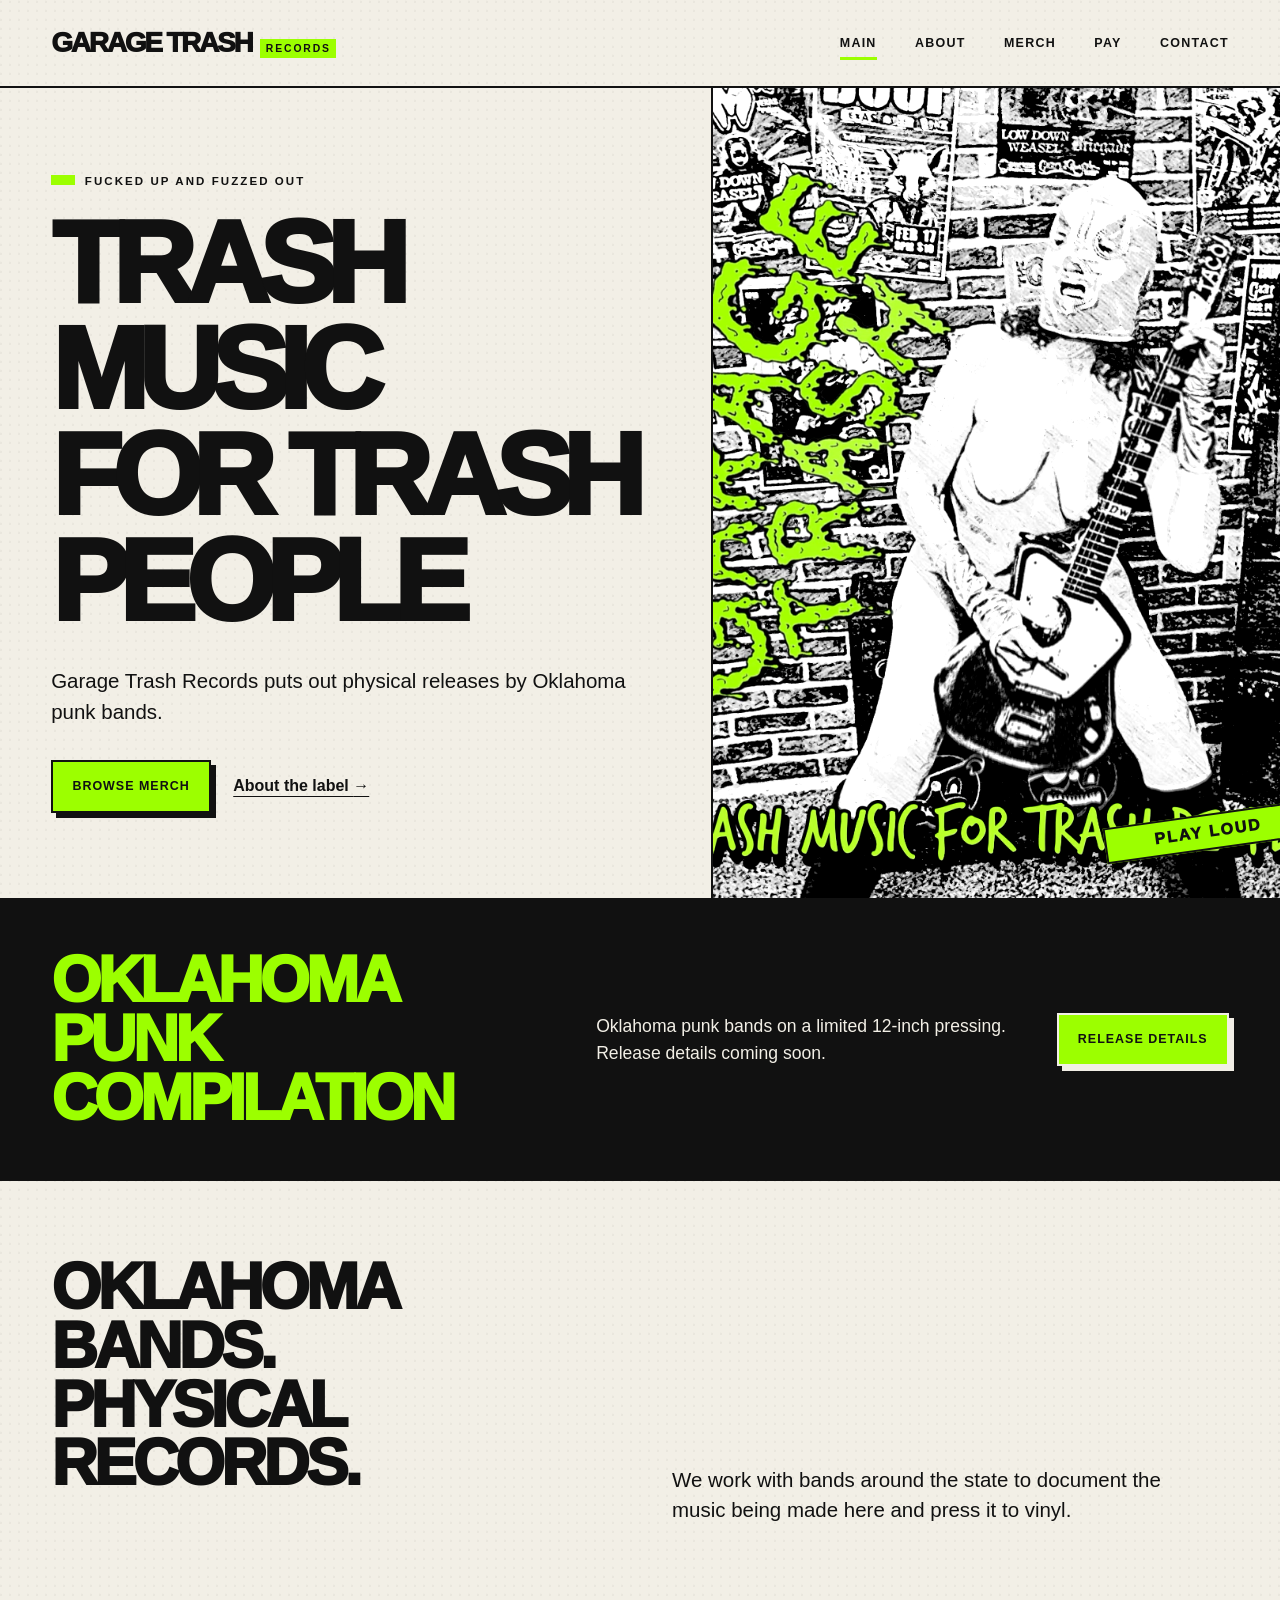
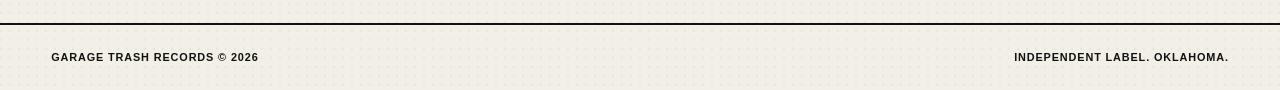
==== index.html @ 6c33b47a "edits, plus venmo" ====
<!doctype html>
<html lang="en">
<head>
  <meta charset="utf-8">
  <meta name="viewport" content="width=device-width, initial-scale=1">
  <meta name="description" content="Garage Trash Records is an independent Oklahoma punk label.">
  <title>Garage Trash Records | Oklahoma Punk</title>
  <link rel="stylesheet" href="styles.css">
</head>
<body>
  <a class="skip-link" href="#main-content">Skip to content</a>

  <header class="site-header">
    <a class="wordmark" href="index.html" aria-label="Garage Trash Records home">
      <span>Garage Trash</span>
      <small>Records</small>
    </a>
    <nav class="site-nav" aria-label="Main navigation">
      <a href="index.html" aria-current="page">Main</a>
      <a href="about.html">About</a>
      <a href="merch.html">Merch</a>
      <a href="pay.html">Pay</a>
      <a href="contact.html">Contact</a>
    </nav>
  </header>

  <main id="main-content">
    <section class="hero">
      <div class="hero-copy">
        <p class="eyebrow">Fucked up and fuzzed out</p>
        <h1>Trash Music<br>for Trash People</h1>
        <p class="intro">Garage Trash Records puts out physical releases by Oklahoma punk bands.</p>
        <div class="button-row">
          <a class="button" href="merch.html">Browse merch</a>
          <a class="text-link" href="about.html">About the label <span aria-hidden="true">→</span></a>
        </div>
      </div>
      <figure class="hero-art">
        <img src="c54e57a6-d52e-4021-8d74-5b5003b29174.jpg" alt="Masked punk guitarist in front of a flyer-covered brick wall">
      </figure>
    </section>

    <section class="announcement" aria-labelledby="coming-soon">
      <div>
        <h2 id="coming-soon">Oklahoma punk compilation</h2>
      </div>
      <p>Oklahoma punk bands on a limited 12-inch pressing. Release details coming soon.</p>
      <a class="button button-dark" href="merch.html">Release details</a>
    </section>

    <section class="manifesto">
      <div>
        <h2>Oklahoma bands.<br>Physical records.</h2>
      </div>
      <p>We work with bands around the state to document the music being made here and press it to vinyl.</p>
    </section>
  </main>

  <footer class="site-footer">
    <p>Garage Trash Records <span aria-hidden="true">©</span> 2026</p>
    <p>Independent label. Oklahoma.</p>
  </footer>
</body>
</html>
---- styles.css ----
:root {
  --ink: #111111;
  --paper: #f2efe6;
  --green: #9cff00;
  --white: #ffffff;
  --line: 2px solid var(--ink);
  --gutter: clamp(1rem, 4vw, 4rem);
}

* {
  box-sizing: border-box;
}

html {
  scroll-behavior: smooth;
}

body {
  margin: 0;
  color: var(--ink);
  background:
    radial-gradient(circle at 10% 20%, rgb(17 17 17 / 4%) 0 1px, transparent 1.5px) 0 0 / 9px 9px,
    var(--paper);
  font-family: Arial, Helvetica, sans-serif;
  font-size: 1rem;
  line-height: 1.5;
}

img {
  display: block;
  max-width: 100%;
}

a {
  color: inherit;
}

.skip-link {
  position: fixed;
  z-index: 100;
  top: 0.5rem;
  left: 0.5rem;
  padding: 0.7rem 1rem;
  background: var(--green);
  font-weight: 900;
  transform: translateY(-150%);
}

.skip-link:focus {
  transform: translateY(0);
}

.site-header {
  display: flex;
  align-items: center;
  justify-content: space-between;
  min-height: 5.5rem;
  padding: 0.85rem var(--gutter);
  border-bottom: var(--line);
}

.wordmark {
  display: inline-flex;
  align-items: baseline;
  gap: 0.55rem;
  text-decoration: none;
  text-transform: uppercase;
}

.wordmark span {
  font-size: clamp(1.15rem, 2.4vw, 1.75rem);
  font-weight: 1000;
  letter-spacing: -0.08em;
}

.wordmark small {
  padding: 0.1rem 0.35rem;
  background: var(--green);
  font-size: 0.65rem;
  font-weight: 900;
  letter-spacing: 0.18em;
}

.site-nav {
  display: flex;
  gap: clamp(1rem, 3vw, 2.5rem);
}

.site-nav a {
  position: relative;
  font-size: 0.78rem;
  font-weight: 900;
  letter-spacing: 0.1em;
  text-decoration: none;
  text-transform: uppercase;
}

.site-nav a::after {
  position: absolute;
  right: 0;
  bottom: -0.45rem;
  left: 0;
  height: 3px;
  background: var(--green);
  content: "";
  transform: scaleX(0);
  transition: transform 160ms ease;
}

.site-nav a:hover::after,
.site-nav a:focus-visible::after,
.site-nav a[aria-current="page"]::after {
  transform: scaleX(1);
}

.hero {
  display: grid;
  grid-template-columns: minmax(0, 1fr) minmax(20rem, 0.8fr);
  min-height: clamp(38rem, calc(100vh - 5.5rem), 52rem);
  border-bottom: var(--line);
}

.hero-copy {
  display: flex;
  flex-direction: column;
  justify-content: center;
  padding: clamp(3rem, 6vw, 6rem) var(--gutter);
}

.eyebrow {
  margin: 0 0 1.25rem;
  font-size: 0.72rem;
  font-weight: 900;
  letter-spacing: 0.18em;
  text-transform: uppercase;
}

.eyebrow::before {
  display: inline-block;
  width: 1.5rem;
  height: 0.65rem;
  margin-right: 0.6rem;
  background: var(--green);
  content: "";
}

h1,
h2,
p {
  margin-top: 0;
}

h1,
h2 {
  line-height: 0.92;
  text-transform: uppercase;
}

h1 {
  max-width: 10ch;
  margin-bottom: 2rem;
  font-size: clamp(3.8rem, 9vw, 9rem);
  font-weight: 1000;
  letter-spacing: -0.085em;
}

h2 {
  font-size: clamp(2rem, 5vw, 4.75rem);
  font-weight: 1000;
  letter-spacing: -0.06em;
}

.intro {
  max-width: 38rem;
  margin-bottom: 2rem;
  font-size: clamp(1.05rem, 1.6vw, 1.35rem);
}

.button-row {
  display: flex;
  align-items: center;
  flex-wrap: wrap;
  gap: 1.4rem;
}

.button {
  display: inline-block;
  width: fit-content;
  padding: 0.95rem 1.2rem;
  border: var(--line);
  background: var(--green);
  box-shadow: 5px 5px 0 var(--ink);
  font-size: 0.78rem;
  font-weight: 900;
  letter-spacing: 0.08em;
  text-decoration: none;
  text-transform: uppercase;
  transition: box-shadow 120ms ease, transform 120ms ease;
}

.button:hover,
.button:focus-visible {
  box-shadow: 2px 2px 0 var(--ink);
  transform: translate(3px, 3px);
}

.button-dark {
  border-color: var(--paper);
  color: var(--ink);
  box-shadow: 5px 5px 0 var(--paper);
}

.text-link {
  font-weight: 900;
  text-underline-offset: 0.3rem;
}

.hero-art {
  position: relative;
  min-height: 35rem;
  margin: 0;
  overflow: hidden;
  border-left: var(--line);
  background: var(--ink);
}

.hero-art::after {
  position: absolute;
  right: -2rem;
  bottom: 3rem;
  padding: 0.25rem 3rem;
  border: 2px solid var(--ink);
  background: var(--green);
  content: "PLAY LOUD";
  font-weight: 1000;
  letter-spacing: 0.12em;
  transform: rotate(-8deg);
}

.hero-art img {
  width: 100%;
  height: 100%;
  object-fit: cover;
  filter: contrast(1.08);
}

.announcement {
  display: grid;
  grid-template-columns: 1.2fr 1fr auto;
  align-items: center;
  gap: clamp(1.5rem, 3vw, 3rem);
  padding: clamp(2.5rem, 4vw, 4rem) var(--gutter);
  color: var(--paper);
  background: var(--ink);
  border-bottom: var(--line);
}

.announcement h2 {
  margin-bottom: 0;
  color: var(--green);
}

.announcement p {
  max-width: 32rem;
  margin-bottom: 0;
  font-size: 1.1rem;
}

.manifesto,
.story-grid {
  display: grid;
  grid-template-columns: 1fr 1fr;
  gap: clamp(2rem, 5vw, 5rem);
  padding: clamp(3rem, 6vw, 6rem) var(--gutter);
}

.manifesto > p:last-child,
.story-grid .prose {
  max-width: 31rem;
  align-self: end;
  font-size: clamp(1.1rem, 1.6vw, 1.35rem);
}

.page-hero {
  padding: clamp(3.5rem, 7vw, 7rem) var(--gutter) clamp(3rem, 5vw, 5rem);
  border-bottom: var(--line);
}

.page-hero h1 {
  max-width: 12ch;
  margin-bottom: 0;
  font-size: clamp(3.8rem, 8vw, 7rem);
}

.page-hero.compact {
  padding-block: clamp(3rem, 5vw, 5rem);
}

.story-grid {
  border-bottom: var(--line);
}

.story-grid h2 {
  font-size: clamp(2rem, 4vw, 4rem);
}

.product-feature {
  display: grid;
  grid-template-columns: minmax(20rem, 0.9fr) 1.1fr;
  gap: clamp(3rem, 6vw, 6rem);
  align-items: center;
  padding: clamp(3rem, 6vw, 6rem) var(--gutter);
  border-bottom: var(--line);
}

.record-art {
  position: relative;
  isolation: isolate;
}

.record-art img {
  position: relative;
  z-index: 2;
  width: min(100%, 36rem);
  aspect-ratio: 1;
  border: var(--line);
  object-fit: cover;
  box-shadow: 12px 12px 0 var(--green);
}

.record-disc {
  position: absolute;
  z-index: 1;
  top: 5%;
  right: -12%;
  width: 90%;
  aspect-ratio: 1;
  border-radius: 50%;
  background: repeating-radial-gradient(circle, #222 0 4px, #111 5px 8px);
}

.record-disc::after {
  position: absolute;
  top: 39%;
  left: 39%;
  width: 22%;
  aspect-ratio: 1;
  border-radius: 50%;
  background: var(--green);
  content: "";
}

.product-copy {
  position: relative;
  z-index: 3;
}

.product-copy h2 {
  margin-bottom: 1.5rem;
}

.product-copy > p:not(.eyebrow) {
  max-width: 38rem;
  font-size: 1.1rem;
}

.product-price {
  font-weight: 900;
  text-transform: uppercase;
}

.product-actions {
  margin-block: 1rem 2rem;
}

.release-details {
  max-width: 38rem;
  margin: 0;
  border-top: var(--line);
}

.release-details div {
  display: grid;
  grid-template-columns: 8rem 1fr;
  padding: 0.75rem 0;
  border-bottom: 1px solid var(--ink);
}

.release-details dt {
  font-size: 0.7rem;
  font-weight: 900;
  letter-spacing: 0.1em;
  text-transform: uppercase;
}

.release-details dd {
  margin: 0;
}

.empty-shelf {
  padding: clamp(3rem, 5vw, 5rem) var(--gutter);
  background: var(--green);
}

.empty-shelf h2 {
  max-width: 16ch;
  margin-bottom: 0;
}

.contact-grid {
  display: grid;
  grid-template-columns: repeat(2, 1fr);
  border-bottom: var(--line);
}

.contact-grid > div {
  padding: clamp(3rem, 4.5vw, 4.5rem) var(--gutter);
}

.contact-grid > div + div {
  border-left: var(--line);
}

.contact-grid h2 {
  font-size: clamp(1.8rem, 4vw, 4rem);
  text-transform: none;
}

.contact-grid h2 a {
  text-decoration-color: var(--green);
  text-decoration-thickness: 0.4rem;
  text-underline-offset: 0.15rem;
}

.contact-grid p:last-child {
  max-width: 32rem;
  font-size: 1.1rem;
}

.payment-main {
  min-height: calc(100vh - 5.5rem);
}

.payment-hero {
  display: grid;
  grid-template-columns: minmax(0, 1fr) minmax(18rem, 0.55fr);
  align-items: end;
  gap: clamp(2rem, 5vw, 5rem);
  padding: clamp(3rem, 5vw, 5rem) var(--gutter);
  border-bottom: var(--line);
}

.payment-hero h1 {
  margin-bottom: 0;
}

.payment-hero > p:last-child {
  max-width: 34rem;
  margin-bottom: 0.75rem;
  font-size: clamp(1.05rem, 1.8vw, 1.35rem);
}

.payment-options {
  display: grid;
  grid-template-columns: minmax(18rem, 0.8fr) minmax(22rem, 1.2fr);
  gap: clamp(2.5rem, 5vw, 5rem);
  padding: clamp(3rem, 5vw, 5rem) var(--gutter);
  color: var(--paper);
  background: var(--ink);
}

.payment-heading {
  align-self: center;
}

.payment-heading h2 {
  margin-bottom: 0;
  color: var(--green);
}

.payment-list {
  border-top: 2px solid var(--paper);
}

.payment-option {
  display: grid;
  grid-template-columns: 3.25rem 1fr auto;
  align-items: center;
  gap: 1rem;
  min-height: 5.75rem;
  padding: 0.75rem 0.5rem;
  border-bottom: 2px solid var(--paper);
  text-decoration: none;
  transition: color 120ms ease, padding 120ms ease;
}

.payment-option:hover,
.payment-option:focus-visible {
  padding-inline: 1rem;
  color: var(--green);
}

.payment-option:focus-visible {
  outline: 3px solid var(--green);
  outline-offset: 4px;
}

.payment-mark {
  display: grid;
  width: 3.25rem;
  aspect-ratio: 1;
  place-items: center;
  border: 2px solid currentColor;
  font-size: 1.4rem;
  font-weight: 1000;
}

.payment-name {
  font-size: clamp(1.45rem, 3vw, 2.25rem);
  font-weight: 1000;
  letter-spacing: -0.04em;
  line-height: 1;
  text-transform: uppercase;
}

.payment-name small {
  display: block;
  margin-top: 0.55rem;
  font-size: 0.7rem;
  font-weight: 700;
  letter-spacing: 0.06em;
  line-height: 1.2;
  text-transform: none;
}

.payment-arrow {
  font-size: 1.75rem;
  font-weight: 900;
}

.payment-reminder {
  display: flex;
  align-items: center;
  justify-content: center;
  gap: 1.25rem;
  padding: 1.75rem var(--gutter);
  background: var(--green);
}

.payment-reminder span {
  display: grid;
  flex: 0 0 auto;
  width: 2.5rem;
  aspect-ratio: 1;
  place-items: center;
  border: var(--line);
  border-radius: 50%;
  font-weight: 1000;
}

.payment-reminder p {
  max-width: 58rem;
  margin: 0;
}

.site-footer {
  display: flex;
  justify-content: space-between;
  gap: 2rem;
  padding: 1.5rem var(--gutter);
  border-top: var(--line);
  font-size: 0.68rem;
  font-weight: 900;
  letter-spacing: 0.08em;
  text-transform: uppercase;
}

.site-footer p {
  margin: 0;
}

@media (max-width: 800px) {
  .site-header {
    align-items: flex-start;
    flex-direction: column;
    gap: 1rem;
    padding-block: 1rem;
  }

  .site-nav {
    width: 100%;
    justify-content: space-between;
    gap: 0.5rem;
  }

  .hero,
  .product-feature,
  .payment-hero,
  .payment-options {
    grid-template-columns: 1fr;
  }

  .hero {
    min-height: auto;
  }

  .hero-art {
    min-height: 75vw;
    border-top: var(--line);
    border-left: 0;
  }

  .announcement {
    grid-template-columns: 1fr;
    gap: 1.5rem;
  }

  .manifesto,
  .story-grid {
    grid-template-columns: 1fr;
    gap: 1rem;
  }

  .manifesto > p:last-child,
  .story-grid .prose {
    grid-column: auto;
  }

  .record-art {
    max-width: 80vw;
  }

  .contact-grid {
    grid-template-columns: 1fr;
  }

  .contact-grid > div {
    min-height: auto;
  }

  .contact-grid > div + div {
    border-top: var(--line);
    border-left: 0;
  }

}

@media (max-width: 480px) {
  h1 {
    font-size: clamp(3.25rem, 19vw, 5rem);
  }

  .site-nav a {
    font-size: 0.6rem;
  }

  .wordmark small {
    display: none;
  }

  .release-details div {
    grid-template-columns: 6rem 1fr;
  }

  .site-footer {
    flex-direction: column;
    gap: 0.5rem;
  }

  .payment-option {
    grid-template-columns: 2.75rem 1fr auto;
    min-height: 5.5rem;
  }

  .payment-mark {
    width: 2.75rem;
  }

  .payment-reminder {
    align-items: flex-start;
  }
}

@media (prefers-reduced-motion: reduce) {
  html {
    scroll-behavior: auto;
  }

  *,
  *::before,
  *::after {
    transition-duration: 0.01ms !important;
  }
}
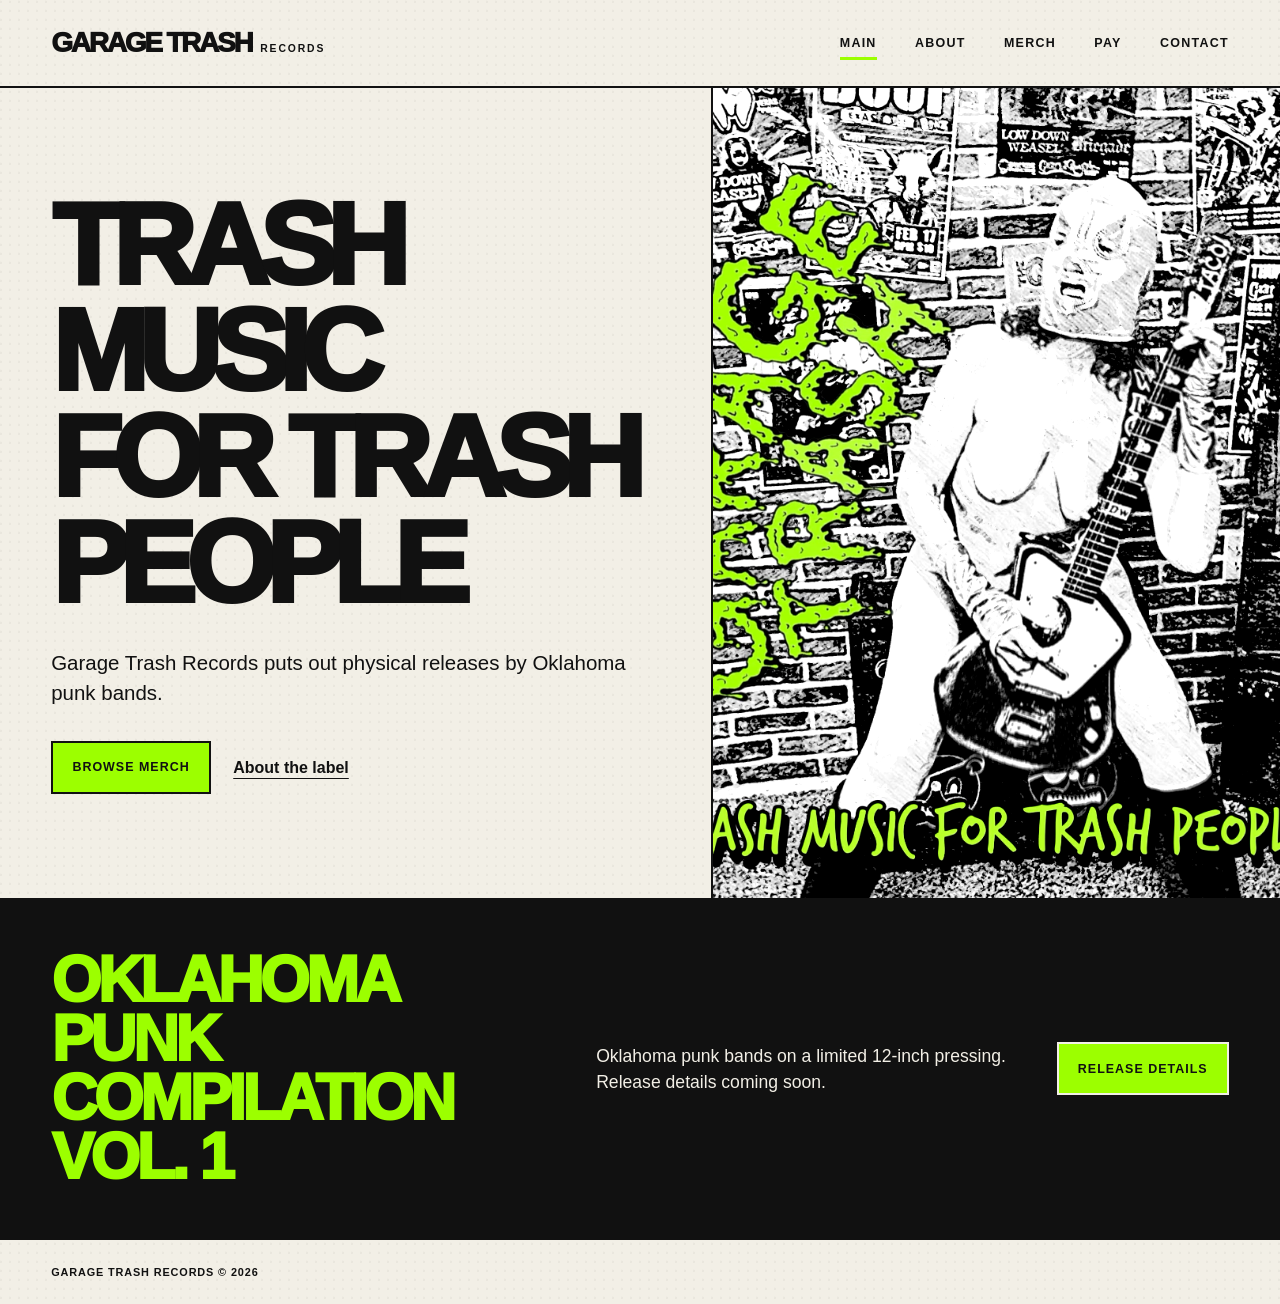
==== commit ad3c37c8: "de-troped" ====
--- a/index.html
+++ b/index.html
@@ -27,12 +27,11 @@
   <main id="main-content">
     <section class="hero">
       <div class="hero-copy">
-        <p class="eyebrow">Fucked up and fuzzed out</p>
         <h1>Trash Music<br>for Trash People</h1>
         <p class="intro">Garage Trash Records puts out physical releases by Oklahoma punk bands.</p>
         <div class="button-row">
           <a class="button" href="merch.html">Browse merch</a>
-          <a class="text-link" href="about.html">About the label <span aria-hidden="true">→</span></a>
+          <a class="text-link" href="about.html">About the label</a>
         </div>
       </div>
       <figure class="hero-art">
@@ -42,23 +41,15 @@
 
     <section class="announcement" aria-labelledby="coming-soon">
       <div>
-        <h2 id="coming-soon">Oklahoma punk compilation</h2>
+        <h2 id="coming-soon">Oklahoma Punk Compilation Vol. 1</h2>
       </div>
       <p>Oklahoma punk bands on a limited 12-inch pressing. Release details coming soon.</p>
       <a class="button button-dark" href="merch.html">Release details</a>
-    </section>
-
-    <section class="manifesto">
-      <div>
-        <h2>Oklahoma bands.<br>Physical records.</h2>
-      </div>
-      <p>We work with bands around the state to document the music being made here and press it to vinyl.</p>
     </section>
   </main>
 
   <footer class="site-footer">
     <p>Garage Trash Records <span aria-hidden="true">©</span> 2026</p>
-    <p>Independent label. Oklahoma.</p>
   </footer>
 </body>
 </html>
--- a/styles.css
+++ b/styles.css
@@ -2,7 +2,6 @@
   --ink: #111111;
   --paper: #f2efe6;
   --green: #9cff00;
-  --white: #ffffff;
   --line: 2px solid var(--ink);
   --gutter: clamp(1rem, 4vw, 4rem);
 }
@@ -74,8 +73,6 @@
 }
 
 .wordmark small {
-  padding: 0.1rem 0.35rem;
-  background: var(--green);
   font-size: 0.65rem;
   font-weight: 900;
   letter-spacing: 0.18em;
@@ -127,23 +124,6 @@
   padding: clamp(3rem, 6vw, 6rem) var(--gutter);
 }
 
-.eyebrow {
-  margin: 0 0 1.25rem;
-  font-size: 0.72rem;
-  font-weight: 900;
-  letter-spacing: 0.18em;
-  text-transform: uppercase;
-}
-
-.eyebrow::before {
-  display: inline-block;
-  width: 1.5rem;
-  height: 0.65rem;
-  margin-right: 0.6rem;
-  background: var(--green);
-  content: "";
-}
-
 h1,
 h2,
 p {
@@ -189,25 +169,29 @@
   padding: 0.95rem 1.2rem;
   border: var(--line);
   background: var(--green);
-  box-shadow: 5px 5px 0 var(--ink);
   font-size: 0.78rem;
   font-weight: 900;
   letter-spacing: 0.08em;
   text-decoration: none;
   text-transform: uppercase;
-  transition: box-shadow 120ms ease, transform 120ms ease;
+  transition: color 120ms ease, background 120ms ease;
 }
 
 .button:hover,
 .button:focus-visible {
-  box-shadow: 2px 2px 0 var(--ink);
-  transform: translate(3px, 3px);
+  color: var(--paper);
+  background: var(--ink);
 }
 
 .button-dark {
   border-color: var(--paper);
   color: var(--ink);
-  box-shadow: 5px 5px 0 var(--paper);
+}
+
+.button-dark:hover,
+.button-dark:focus-visible {
+  color: var(--ink);
+  background: var(--paper);
 }
 
 .text-link {
@@ -224,19 +208,6 @@
   background: var(--ink);
 }
 
-.hero-art::after {
-  position: absolute;
-  right: -2rem;
-  bottom: 3rem;
-  padding: 0.25rem 3rem;
-  border: 2px solid var(--ink);
-  background: var(--green);
-  content: "PLAY LOUD";
-  font-weight: 1000;
-  letter-spacing: 0.12em;
-  transform: rotate(-8deg);
-}
-
 .hero-art img {
   width: 100%;
   height: 100%;
@@ -266,42 +237,24 @@
   font-size: 1.1rem;
 }
 
-.manifesto,
-.story-grid {
-  display: grid;
-  grid-template-columns: 1fr 1fr;
-  gap: clamp(2rem, 5vw, 5rem);
-  padding: clamp(3rem, 6vw, 6rem) var(--gutter);
-}
-
-.manifesto > p:last-child,
-.story-grid .prose {
-  max-width: 31rem;
-  align-self: end;
-  font-size: clamp(1.1rem, 1.6vw, 1.35rem);
-}
-
-.page-hero {
-  padding: clamp(3.5rem, 7vw, 7rem) var(--gutter) clamp(3rem, 5vw, 5rem);
+.basic-page {
+  min-height: calc(100vh - 9rem);
+  padding: clamp(3.5rem, 7vw, 7rem) var(--gutter);
   border-bottom: var(--line);
 }
 
-.page-hero h1 {
-  max-width: 12ch;
+.basic-page > h1 {
+  margin-bottom: clamp(2.5rem, 5vw, 5rem);
+  font-size: clamp(3.8rem, 8vw, 7rem);
+}
+
+.about-copy {
+  max-width: 48rem;
+  font-size: clamp(1.25rem, 2.1vw, 1.7rem);
+}
+
+.about-copy p:last-child {
   margin-bottom: 0;
-  font-size: clamp(3.8rem, 8vw, 7rem);
-}
-
-.page-hero.compact {
-  padding-block: clamp(3rem, 5vw, 5rem);
-}
-
-.story-grid {
-  border-bottom: var(--line);
-}
-
-.story-grid h2 {
-  font-size: clamp(2rem, 4vw, 4rem);
 }
 
 .product-feature {
@@ -313,53 +266,32 @@
   border-bottom: var(--line);
 }
 
-.record-art {
-  position: relative;
-  isolation: isolate;
-}
-
 .record-art img {
-  position: relative;
-  z-index: 2;
   width: min(100%, 36rem);
   aspect-ratio: 1;
   border: var(--line);
   object-fit: cover;
-  box-shadow: 12px 12px 0 var(--green);
-}
-
-.record-disc {
-  position: absolute;
-  z-index: 1;
-  top: 5%;
-  right: -12%;
-  width: 90%;
-  aspect-ratio: 1;
-  border-radius: 50%;
-  background: repeating-radial-gradient(circle, #222 0 4px, #111 5px 8px);
-}
-
-.record-disc::after {
-  position: absolute;
-  top: 39%;
-  left: 39%;
-  width: 22%;
-  aspect-ratio: 1;
-  border-radius: 50%;
-  background: var(--green);
-  content: "";
 }
 
 .product-copy {
-  position: relative;
-  z-index: 3;
-}
-
-.product-copy h2 {
+  max-width: 42rem;
+}
+
+.product-copy h1 {
+  max-width: 11ch;
   margin-bottom: 1.5rem;
-}
-
-.product-copy > p:not(.eyebrow) {
+  font-size: clamp(3rem, 5.5vw, 5.5rem);
+}
+
+.catalog-line {
+  margin-bottom: 1rem;
+  font-size: 0.75rem;
+  font-weight: 900;
+  letter-spacing: 0.1em;
+  text-transform: uppercase;
+}
+
+.product-copy > p:not(.catalog-line) {
   max-width: 38rem;
   font-size: 1.1rem;
 }
@@ -397,32 +329,21 @@
   margin: 0;
 }
 
-.empty-shelf {
-  padding: clamp(3rem, 5vw, 5rem) var(--gutter);
-  background: var(--green);
-}
-
-.empty-shelf h2 {
-  max-width: 16ch;
-  margin-bottom: 0;
-}
-
 .contact-grid {
   display: grid;
   grid-template-columns: repeat(2, 1fr);
-  border-bottom: var(--line);
+  gap: clamp(2.5rem, 6vw, 6rem);
+  padding-top: clamp(2.5rem, 4vw, 4rem);
+  border-top: var(--line);
 }
 
 .contact-grid > div {
-  padding: clamp(3rem, 4.5vw, 4.5rem) var(--gutter);
-}
-
-.contact-grid > div + div {
-  border-left: var(--line);
+  padding: 0;
 }
 
 .contact-grid h2 {
   font-size: clamp(1.8rem, 4vw, 4rem);
+  overflow-wrap: anywhere;
   text-transform: none;
 }
 
@@ -461,24 +382,14 @@
 }
 
 .payment-options {
-  display: grid;
-  grid-template-columns: minmax(18rem, 0.8fr) minmax(22rem, 1.2fr);
-  gap: clamp(2.5rem, 5vw, 5rem);
   padding: clamp(3rem, 5vw, 5rem) var(--gutter);
   color: var(--paper);
   background: var(--ink);
 }
 
-.payment-heading {
-  align-self: center;
-}
-
-.payment-heading h2 {
-  margin-bottom: 0;
-  color: var(--green);
-}
-
 .payment-list {
+  max-width: 48rem;
+  margin: 0 auto;
   border-top: 2px solid var(--paper);
 }
 
@@ -538,37 +449,8 @@
   font-weight: 900;
 }
 
-.payment-reminder {
-  display: flex;
-  align-items: center;
-  justify-content: center;
-  gap: 1.25rem;
-  padding: 1.75rem var(--gutter);
-  background: var(--green);
-}
-
-.payment-reminder span {
-  display: grid;
-  flex: 0 0 auto;
-  width: 2.5rem;
-  aspect-ratio: 1;
-  place-items: center;
-  border: var(--line);
-  border-radius: 50%;
-  font-weight: 1000;
-}
-
-.payment-reminder p {
-  max-width: 58rem;
-  margin: 0;
-}
-
 .site-footer {
-  display: flex;
-  justify-content: space-between;
-  gap: 2rem;
   padding: 1.5rem var(--gutter);
-  border-top: var(--line);
   font-size: 0.68rem;
   font-weight: 900;
   letter-spacing: 0.08em;
@@ -595,8 +477,7 @@
 
   .hero,
   .product-feature,
-  .payment-hero,
-  .payment-options {
+  .payment-hero {
     grid-template-columns: 1fr;
   }
 
@@ -615,17 +496,6 @@
     gap: 1.5rem;
   }
 
-  .manifesto,
-  .story-grid {
-    grid-template-columns: 1fr;
-    gap: 1rem;
-  }
-
-  .manifesto > p:last-child,
-  .story-grid .prose {
-    grid-column: auto;
-  }
-
   .record-art {
     max-width: 80vw;
   }
@@ -635,12 +505,12 @@
   }
 
   .contact-grid > div {
-    min-height: auto;
+    padding: 0;
   }
 
   .contact-grid > div + div {
+    padding-top: 2.5rem;
     border-top: var(--line);
-    border-left: 0;
   }
 
 }
@@ -662,11 +532,6 @@
     grid-template-columns: 6rem 1fr;
   }
 
-  .site-footer {
-    flex-direction: column;
-    gap: 0.5rem;
-  }
-
   .payment-option {
     grid-template-columns: 2.75rem 1fr auto;
     min-height: 5.5rem;
@@ -676,9 +541,6 @@
     width: 2.75rem;
   }
 
-  .payment-reminder {
-    align-items: flex-start;
-  }
 }
 
 @media (prefers-reduced-motion: reduce) {
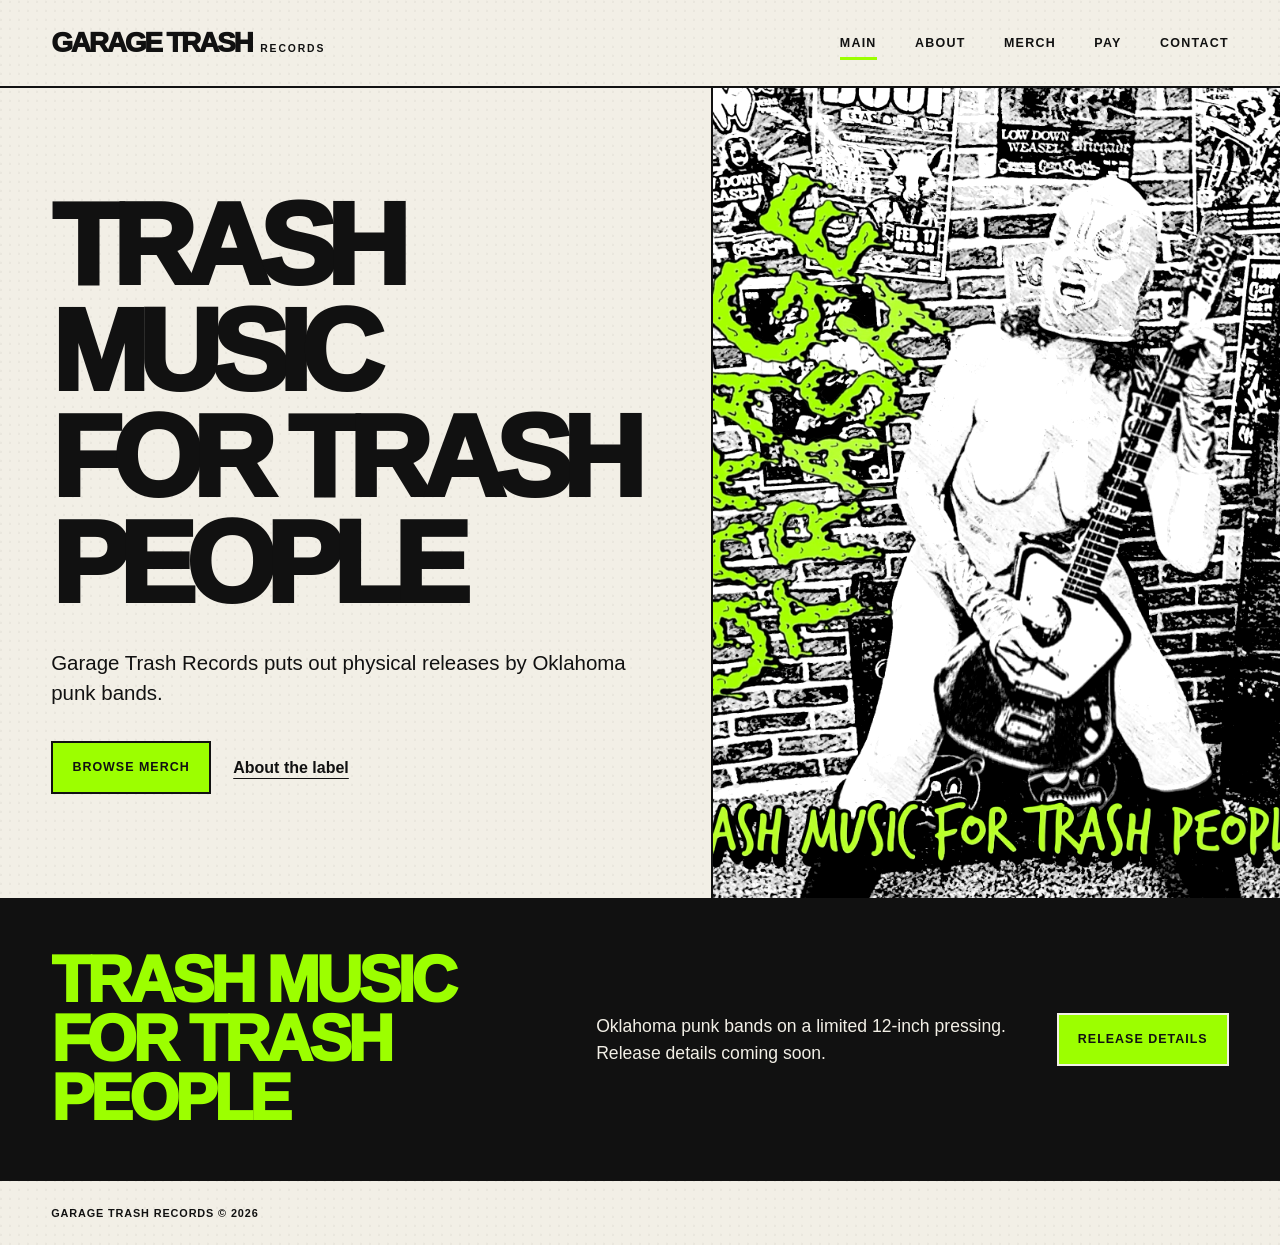
==== commit e3ff4399: "Rename compilation to Trash Music For Trash People Co-authored-by: Copilot <223556219+Copilot@users." ====
--- a/index.html
+++ b/index.html
@@ -41,7 +41,7 @@
 
     <section class="announcement" aria-labelledby="coming-soon">
       <div>
-        <h2 id="coming-soon">Oklahoma Punk Compilation Vol. 1</h2>
+        <h2 id="coming-soon">Trash Music For Trash People</h2>
       </div>
       <p>Oklahoma punk bands on a limited 12-inch pressing. Release details coming soon.</p>
       <a class="button button-dark" href="merch.html">Release details</a>
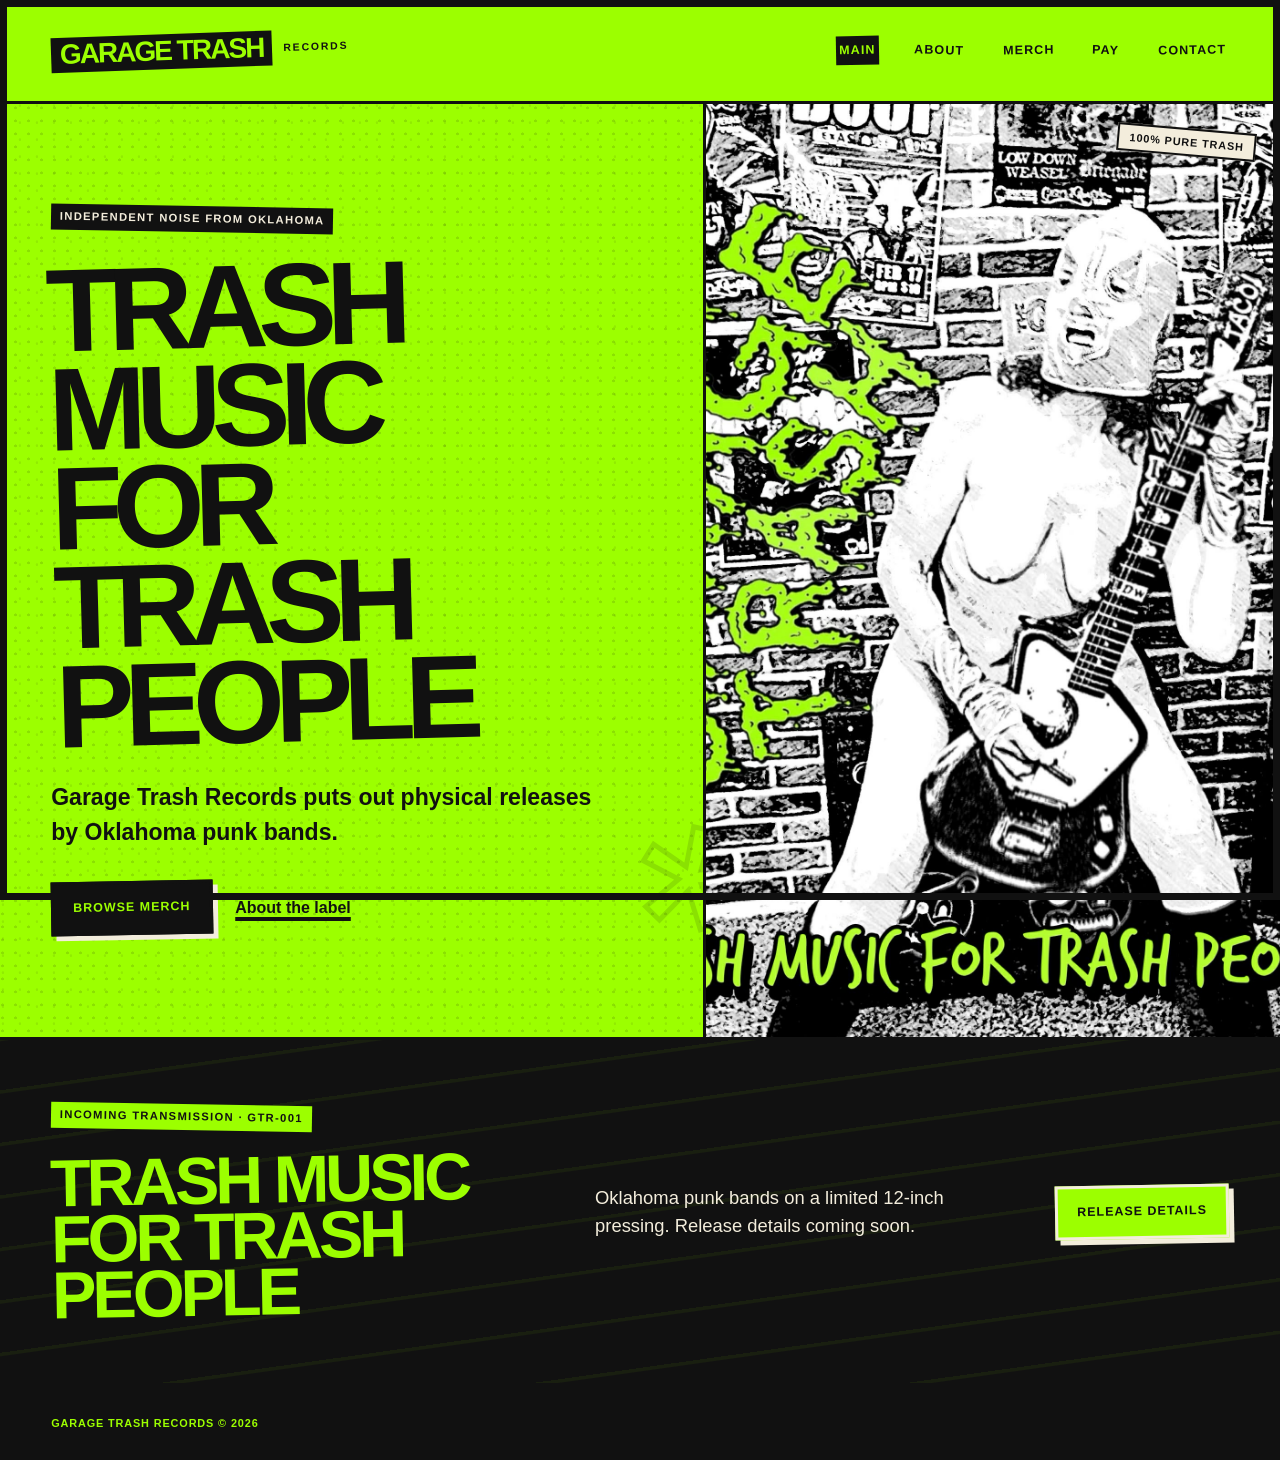
==== commit 85eadda1: "Redesign site with acid punk aesthetic Co-authored-by: Copilot <223556219+Copilot@users.noreply.gith" ====
--- a/index.html
+++ b/index.html
@@ -27,6 +27,7 @@
   <main id="main-content">
     <section class="hero">
       <div class="hero-copy">
+        <p class="eyebrow">Independent noise from Oklahoma</p>
         <h1>Trash Music<br>for Trash People</h1>
         <p class="intro">Garage Trash Records puts out physical releases by Oklahoma punk bands.</p>
         <div class="button-row">
@@ -41,6 +42,7 @@
 
     <section class="announcement" aria-labelledby="coming-soon">
       <div>
+        <p class="eyebrow">Incoming transmission · GTR-001</p>
         <h2 id="coming-soon">Trash Music For Trash People</h2>
       </div>
       <p>Oklahoma punk bands on a limited 12-inch pressing. Release details coming soon.</p>
--- a/styles.css
+++ b/styles.css
@@ -1,9 +1,10 @@
 :root {
   --ink: #111111;
-  --paper: #f2efe6;
+  --paper: #f3eddc;
   --green: #9cff00;
-  --line: 2px solid var(--ink);
-  --gutter: clamp(1rem, 4vw, 4rem);
+  --line: 3px solid var(--ink);
+  --gutter: clamp(1rem, 4vw, 4.5rem);
+  --shadow: 8px 8px 0 var(--ink);
 }
 
 * {
@@ -17,14 +18,26 @@
 body {
   margin: 0;
   color: var(--ink);
-  background:
-    radial-gradient(circle at 10% 20%, rgb(17 17 17 / 4%) 0 1px, transparent 1.5px) 0 0 / 9px 9px,
-    var(--paper);
+  background-color: var(--green);
+  background-image:
+    radial-gradient(circle at 20% 30%, rgb(17 17 17 / 13%) 0 1.2px, transparent 1.7px),
+    radial-gradient(circle at 70% 80%, rgb(17 17 17 / 8%) 0 1px, transparent 1.5px);
+  background-position: 0 0, 8px 7px;
+  background-size: 13px 13px, 17px 17px;
   font-family: Arial, Helvetica, sans-serif;
   font-size: 1rem;
   line-height: 1.5;
 }
 
+body::before {
+  position: fixed;
+  z-index: 20;
+  inset: 0;
+  border: clamp(5px, 0.6vw, 10px) solid var(--ink);
+  content: "";
+  pointer-events: none;
+}
+
 img {
   display: block;
   max-width: 100%;
@@ -34,42 +47,57 @@
   color: inherit;
 }
 
+::selection {
+  color: var(--green);
+  background: var(--ink);
+}
+
 .skip-link {
   position: fixed;
   z-index: 100;
-  top: 0.5rem;
-  left: 0.5rem;
+  top: 1rem;
+  left: 1rem;
   padding: 0.7rem 1rem;
-  background: var(--green);
-  font-weight: 900;
-  transform: translateY(-150%);
+  border: var(--line);
+  background: var(--paper);
+  font-weight: 900;
+  transform: translateY(-180%);
 }
 
 .skip-link:focus {
-  transform: translateY(0);
+  transform: translateY(0) rotate(-2deg);
 }
 
 .site-header {
+  position: relative;
+  z-index: 10;
   display: flex;
   align-items: center;
   justify-content: space-between;
-  min-height: 5.5rem;
-  padding: 0.85rem var(--gutter);
+  min-height: 6.5rem;
+  padding: 1rem var(--gutter);
   border-bottom: var(--line);
+  background: var(--green);
 }
 
 .wordmark {
   display: inline-flex;
-  align-items: baseline;
-  gap: 0.55rem;
+  align-items: center;
+  gap: 0.7rem;
   text-decoration: none;
   text-transform: uppercase;
+  transform: rotate(-2deg);
 }
 
 .wordmark span {
-  font-size: clamp(1.15rem, 2.4vw, 1.75rem);
-  font-weight: 1000;
-  letter-spacing: -0.08em;
+  padding: 0.18rem 0.55rem 0.25rem;
+  color: var(--green);
+  background: var(--ink);
+  font-family: "Arial Black", Impact, sans-serif;
+  font-size: clamp(1.1rem, 2.4vw, 1.75rem);
+  font-weight: 900;
+  letter-spacing: -0.07em;
+  line-height: 1;
 }
 
 .wordmark small {
@@ -80,48 +108,64 @@
 
 .site-nav {
   display: flex;
-  gap: clamp(1rem, 3vw, 2.5rem);
+  gap: clamp(0.5rem, 2.5vw, 2rem);
 }
 
 .site-nav a {
   position: relative;
+  padding: 0.32rem 0.2rem;
   font-size: 0.78rem;
   font-weight: 900;
-  letter-spacing: 0.1em;
+  letter-spacing: 0.09em;
   text-decoration: none;
   text-transform: uppercase;
 }
 
-.site-nav a::after {
-  position: absolute;
-  right: 0;
-  bottom: -0.45rem;
-  left: 0;
-  height: 3px;
-  background: var(--green);
-  content: "";
-  transform: scaleX(0);
-  transition: transform 160ms ease;
-}
-
-.site-nav a:hover::after,
-.site-nav a:focus-visible::after,
-.site-nav a[aria-current="page"]::after {
-  transform: scaleX(1);
+.site-nav a:nth-child(even) {
+  transform: rotate(2deg);
+}
+
+.site-nav a:nth-child(odd) {
+  transform: rotate(-1deg);
+}
+
+.site-nav a:hover,
+.site-nav a:focus-visible,
+.site-nav a[aria-current="page"] {
+  color: var(--green);
+  background: var(--ink);
+  outline: 0;
 }
 
 .hero {
   display: grid;
-  grid-template-columns: minmax(0, 1fr) minmax(20rem, 0.8fr);
-  min-height: clamp(38rem, calc(100vh - 5.5rem), 52rem);
+  grid-template-columns: minmax(0, 1fr) minmax(24rem, 0.82fr);
+  min-height: clamp(42rem, calc(100vh - 6.5rem), 58rem);
   border-bottom: var(--line);
 }
 
 .hero-copy {
+  position: relative;
   display: flex;
   flex-direction: column;
   justify-content: center;
-  padding: clamp(3rem, 6vw, 6rem) var(--gutter);
+  overflow: hidden;
+  padding: clamp(4rem, 8vw, 8rem) var(--gutter);
+}
+
+.hero-copy::after {
+  position: absolute;
+  right: -2rem;
+  bottom: 1rem;
+  color: transparent;
+  font-family: "Arial Black", Impact, sans-serif;
+  font-size: clamp(8rem, 22vw, 20rem);
+  line-height: 0.7;
+  content: "*";
+  -webkit-text-stroke: 5px var(--ink);
+  transform: rotate(13deg);
+  opacity: 0.12;
+  pointer-events: none;
 }
 
 h1,
@@ -132,31 +176,54 @@
 
 h1,
 h2 {
-  line-height: 0.92;
+  font-family: "Arial Black", Impact, sans-serif;
+  font-weight: 900;
+  line-height: 0.84;
   text-transform: uppercase;
 }
 
 h1 {
-  max-width: 10ch;
+  position: relative;
+  z-index: 1;
+  max-width: 9ch;
   margin-bottom: 2rem;
-  font-size: clamp(3.8rem, 9vw, 9rem);
-  font-weight: 1000;
+  font-size: clamp(4rem, 9.2vw, 9.5rem);
   letter-spacing: -0.085em;
+  text-wrap: balance;
+  transform: rotate(-1.5deg);
 }
 
 h2 {
-  font-size: clamp(2rem, 5vw, 4.75rem);
-  font-weight: 1000;
+  font-size: clamp(2.5rem, 5.2vw, 5.2rem);
   letter-spacing: -0.06em;
 }
 
+.eyebrow,
+.catalog-line {
+  width: fit-content;
+  margin-bottom: 1.35rem;
+  padding: 0.28rem 0.55rem;
+  color: var(--paper);
+  background: var(--ink);
+  font-size: 0.7rem;
+  font-weight: 900;
+  letter-spacing: 0.12em;
+  text-transform: uppercase;
+  transform: rotate(1deg);
+}
+
 .intro {
-  max-width: 38rem;
+  position: relative;
+  z-index: 1;
+  max-width: 35rem;
   margin-bottom: 2rem;
-  font-size: clamp(1.05rem, 1.6vw, 1.35rem);
+  font-size: clamp(1.1rem, 1.8vw, 1.45rem);
+  font-weight: 700;
 }
 
 .button-row {
+  position: relative;
+  z-index: 1;
   display: flex;
   align-items: center;
   flex-wrap: wrap;
@@ -166,53 +233,73 @@
 .button {
   display: inline-block;
   width: fit-content;
-  padding: 0.95rem 1.2rem;
+  padding: 0.9rem 1.2rem;
   border: var(--line);
-  background: var(--green);
+  color: var(--green);
+  background: var(--ink);
+  box-shadow: 5px 5px 0 var(--paper);
   font-size: 0.78rem;
   font-weight: 900;
   letter-spacing: 0.08em;
   text-decoration: none;
   text-transform: uppercase;
-  transition: color 120ms ease, background 120ms ease;
+  transform: rotate(-1deg);
+  transition: box-shadow 100ms ease, transform 100ms ease;
 }
 
 .button:hover,
 .button:focus-visible {
-  color: var(--paper);
-  background: var(--ink);
+  box-shadow: 2px 2px 0 var(--paper);
+  outline: 0;
+  transform: translate(3px, 3px) rotate(1deg);
 }
 
 .button-dark {
   border-color: var(--paper);
   color: var(--ink);
-}
-
-.button-dark:hover,
-.button-dark:focus-visible {
-  color: var(--ink);
-  background: var(--paper);
+  background: var(--green);
+  box-shadow: 5px 5px 0 var(--paper);
 }
 
 .text-link {
   font-weight: 900;
-  text-underline-offset: 0.3rem;
+  text-decoration-thickness: 0.22rem;
+  text-underline-offset: 0.25rem;
+}
+
+.text-link:hover,
+.text-link:focus-visible {
+  text-decoration-style: wavy;
 }
 
 .hero-art {
   position: relative;
-  min-height: 35rem;
+  min-height: 38rem;
   margin: 0;
   overflow: hidden;
   border-left: var(--line);
   background: var(--ink);
+}
+
+.hero-art::before {
+  position: absolute;
+  z-index: 2;
+  top: 1.5rem;
+  right: 1.5rem;
+  padding: 0.25rem 0.65rem;
+  border: 2px solid var(--ink);
+  background: var(--paper);
+  content: "100% PURE TRASH";
+  font-size: 0.68rem;
+  font-weight: 900;
+  letter-spacing: 0.08em;
+  transform: rotate(5deg);
 }
 
 .hero-art img {
   width: 100%;
   height: 100%;
   object-fit: cover;
-  filter: contrast(1.08);
 }
 
 .announcement {
@@ -220,37 +307,67 @@
   grid-template-columns: 1.2fr 1fr auto;
   align-items: center;
   gap: clamp(1.5rem, 3vw, 3rem);
-  padding: clamp(2.5rem, 4vw, 4rem) var(--gutter);
+  padding: clamp(3rem, 5vw, 5rem) var(--gutter);
   color: var(--paper);
-  background: var(--ink);
+  background:
+    repeating-linear-gradient(-8deg, transparent 0 48px, rgb(156 255 0 / 6%) 49px 52px),
+    var(--ink);
   border-bottom: var(--line);
+}
+
+.announcement .eyebrow {
+  color: var(--ink);
+  background: var(--green);
 }
 
 .announcement h2 {
   margin-bottom: 0;
   color: var(--green);
-}
-
-.announcement p {
+  transform: rotate(-1deg);
+}
+
+.announcement p:not(.eyebrow) {
   max-width: 32rem;
   margin-bottom: 0;
-  font-size: 1.1rem;
+  font-size: 1.15rem;
 }
 
 .basic-page {
-  min-height: calc(100vh - 9rem);
-  padding: clamp(3.5rem, 7vw, 7rem) var(--gutter);
+  position: relative;
+  min-height: calc(100vh - 10rem);
+  overflow: hidden;
+  padding: clamp(4rem, 7vw, 7rem) var(--gutter);
   border-bottom: var(--line);
 }
 
+.basic-page::after {
+  position: absolute;
+  z-index: -1;
+  right: -4rem;
+  bottom: -5rem;
+  width: clamp(16rem, 40vw, 34rem);
+  aspect-ratio: 1;
+  border: clamp(2rem, 7vw, 5rem) solid var(--ink);
+  border-radius: 43% 57% 48% 52%;
+  content: "";
+  transform: rotate(-12deg);
+  opacity: 0.09;
+}
+
 .basic-page > h1 {
-  margin-bottom: clamp(2.5rem, 5vw, 5rem);
-  font-size: clamp(3.8rem, 8vw, 7rem);
+  margin-bottom: clamp(3rem, 6vw, 6rem);
+  font-size: clamp(4rem, 10vw, 9rem);
 }
 
 .about-copy {
-  max-width: 48rem;
-  font-size: clamp(1.25rem, 2.1vw, 1.7rem);
+  max-width: 50rem;
+  padding: clamp(1.5rem, 3vw, 3rem);
+  border: var(--line);
+  background: var(--paper);
+  box-shadow: var(--shadow);
+  font-size: clamp(1.3rem, 2.2vw, 1.8rem);
+  font-weight: 700;
+  transform: rotate(-1deg);
 }
 
 .about-copy p:last-child {
@@ -260,40 +377,40 @@
 .product-feature {
   display: grid;
   grid-template-columns: minmax(20rem, 0.9fr) 1.1fr;
-  gap: clamp(3rem, 6vw, 6rem);
+  gap: clamp(3rem, 7vw, 7rem);
   align-items: center;
-  padding: clamp(3rem, 6vw, 6rem) var(--gutter);
+  min-height: calc(100vh - 10rem);
+  padding: clamp(4rem, 7vw, 7rem) var(--gutter);
   border-bottom: var(--line);
+}
+
+.record-art {
+  position: relative;
+  transform: rotate(-2deg);
 }
 
 .record-art img {
   width: min(100%, 36rem);
   aspect-ratio: 1;
-  border: var(--line);
+  border: 4px solid var(--ink);
+  box-shadow: var(--shadow);
   object-fit: cover;
+  filter: saturate(.2) contrast(1.25);
 }
 
 .product-copy {
-  max-width: 42rem;
+  max-width: 44rem;
 }
 
 .product-copy h1 {
   max-width: 11ch;
-  margin-bottom: 1.5rem;
-  font-size: clamp(3rem, 5.5vw, 5.5rem);
-}
-
-.catalog-line {
-  margin-bottom: 1rem;
-  font-size: 0.75rem;
-  font-weight: 900;
-  letter-spacing: 0.1em;
-  text-transform: uppercase;
+  margin-bottom: 1.8rem;
+  font-size: clamp(3.5rem, 6vw, 6rem);
 }
 
 .product-copy > p:not(.catalog-line) {
   max-width: 38rem;
-  font-size: 1.1rem;
+  font-size: 1.15rem;
 }
 
 .product-price {
@@ -302,7 +419,7 @@
 }
 
 .product-actions {
-  margin-block: 1rem 2rem;
+  margin-block: 1.5rem 2.5rem;
 }
 
 .release-details {
@@ -315,7 +432,7 @@
   display: grid;
   grid-template-columns: 8rem 1fr;
   padding: 0.75rem 0;
-  border-bottom: 1px solid var(--ink);
+  border-bottom: 2px solid var(--ink);
 }
 
 .release-details dt {
@@ -332,34 +449,44 @@
 .contact-grid {
   display: grid;
   grid-template-columns: repeat(2, 1fr);
-  gap: clamp(2.5rem, 6vw, 6rem);
-  padding-top: clamp(2.5rem, 4vw, 4rem);
-  border-top: var(--line);
+  gap: clamp(2rem, 4vw, 4rem);
 }
 
 .contact-grid > div {
-  padding: 0;
+  padding: clamp(1.5rem, 3vw, 3rem);
+  border: var(--line);
+  background: var(--paper);
+  box-shadow: var(--shadow);
+}
+
+.contact-grid > div:first-child {
+  transform: rotate(-1deg);
+}
+
+.contact-grid > div:last-child {
+  transform: rotate(1.5deg);
 }
 
 .contact-grid h2 {
-  font-size: clamp(1.8rem, 4vw, 4rem);
+  font-size: clamp(1.6rem, 3.4vw, 3.6rem);
   overflow-wrap: anywhere;
   text-transform: none;
 }
 
 .contact-grid h2 a {
   text-decoration-color: var(--green);
-  text-decoration-thickness: 0.4rem;
+  text-decoration-thickness: 0.35rem;
   text-underline-offset: 0.15rem;
 }
 
 .contact-grid p:last-child {
   max-width: 32rem;
+  margin-bottom: 0;
   font-size: 1.1rem;
 }
 
 .payment-main {
-  min-height: calc(100vh - 5.5rem);
+  min-height: calc(100vh - 6.5rem);
 }
 
 .payment-hero {
@@ -367,7 +494,7 @@
   grid-template-columns: minmax(0, 1fr) minmax(18rem, 0.55fr);
   align-items: end;
   gap: clamp(2rem, 5vw, 5rem);
-  padding: clamp(3rem, 5vw, 5rem) var(--gutter);
+  padding: clamp(4rem, 7vw, 7rem) var(--gutter);
   border-bottom: var(--line);
 }
 
@@ -378,57 +505,62 @@
 .payment-hero > p:last-child {
   max-width: 34rem;
   margin-bottom: 0.75rem;
+  padding: 1.2rem;
+  border: var(--line);
+  background: var(--paper);
+  box-shadow: 5px 5px 0 var(--ink);
   font-size: clamp(1.05rem, 1.8vw, 1.35rem);
+  font-weight: 700;
+  transform: rotate(1deg);
 }
 
 .payment-options {
-  padding: clamp(3rem, 5vw, 5rem) var(--gutter);
+  padding: clamp(3rem, 6vw, 6rem) var(--gutter);
   color: var(--paper);
   background: var(--ink);
 }
 
 .payment-list {
-  max-width: 48rem;
+  max-width: 52rem;
   margin: 0 auto;
-  border-top: 2px solid var(--paper);
+  border-top: 3px solid var(--paper);
 }
 
 .payment-option {
   display: grid;
-  grid-template-columns: 3.25rem 1fr auto;
+  grid-template-columns: 3.5rem 1fr auto;
   align-items: center;
   gap: 1rem;
-  min-height: 5.75rem;
-  padding: 0.75rem 0.5rem;
-  border-bottom: 2px solid var(--paper);
+  min-height: 6.5rem;
+  padding: 0.9rem 0.5rem;
+  border-bottom: 3px solid var(--paper);
   text-decoration: none;
-  transition: color 120ms ease, padding 120ms ease;
+  transition: color 100ms ease, padding 100ms ease;
 }
 
 .payment-option:hover,
 .payment-option:focus-visible {
   padding-inline: 1rem;
   color: var(--green);
-}
-
-.payment-option:focus-visible {
-  outline: 3px solid var(--green);
-  outline-offset: 4px;
+  outline: 0;
 }
 
 .payment-mark {
   display: grid;
-  width: 3.25rem;
+  width: 3.5rem;
   aspect-ratio: 1;
   place-items: center;
-  border: 2px solid currentColor;
+  border: 3px solid currentColor;
+  border-radius: 44% 56% 48% 52%;
   font-size: 1.4rem;
-  font-weight: 1000;
+  font-weight: 900;
+  transform: rotate(-5deg);
 }
 
 .payment-name {
-  font-size: clamp(1.45rem, 3vw, 2.25rem);
-  font-weight: 1000;
+  font-family: "Arial Black", Impact, sans-serif;
+  font-size: clamp(1.6rem, 3vw, 2.5rem);
+  font-weight: 900;
   letter-spacing: -0.04em;
   line-height: 1;
   text-transform: uppercase;
@@ -437,6 +569,7 @@
 .payment-name small {
   display: block;
   margin-top: 0.55rem;
+  font-family: Arial, Helvetica, sans-serif;
   font-size: 0.7rem;
   font-weight: 700;
   letter-spacing: 0.06em;
@@ -445,12 +578,14 @@
 }
 
 .payment-arrow {
-  font-size: 1.75rem;
+  font-size: 2rem;
   font-weight: 900;
 }
 
 .site-footer {
-  padding: 1.5rem var(--gutter);
+  padding: 1.8rem var(--gutter);
+  color: var(--green);
+  background: var(--ink);
   font-size: 0.68rem;
   font-weight: 900;
   letter-spacing: 0.08em;
@@ -465,14 +600,14 @@
   .site-header {
     align-items: flex-start;
     flex-direction: column;
-    gap: 1rem;
-    padding-block: 1rem;
+    gap: 1.1rem;
+    padding-block: 1.2rem;
   }
 
   .site-nav {
     width: 100%;
     justify-content: space-between;
-    gap: 0.5rem;
+    gap: 0.25rem;
   }
 
   .hero,
@@ -486,14 +621,17 @@
   }
 
   .hero-art {
-    min-height: 75vw;
+    min-height: 110vw;
     border-top: var(--line);
     border-left: 0;
   }
 
   .announcement {
     grid-template-columns: 1fr;
-    gap: 1.5rem;
+  }
+
+  .product-feature {
+    gap: 4rem;
   }
 
   .record-art {
@@ -503,25 +641,19 @@
   .contact-grid {
     grid-template-columns: 1fr;
   }
-
-  .contact-grid > div {
-    padding: 0;
-  }
-
-  .contact-grid > div + div {
-    padding-top: 2.5rem;
-    border-top: var(--line);
-  }
-
 }
 
 @media (max-width: 480px) {
+  body::before {
+    display: none;
+  }
+
   h1 {
-    font-size: clamp(3.25rem, 19vw, 5rem);
+    font-size: clamp(3.4rem, 18vw, 5rem);
   }
 
   .site-nav a {
-    font-size: 0.6rem;
+    font-size: 0.59rem;
   }
 
   .wordmark small {
@@ -533,14 +665,12 @@
   }
 
   .payment-option {
-    grid-template-columns: 2.75rem 1fr auto;
-    min-height: 5.5rem;
+    grid-template-columns: 2.9rem 1fr auto;
   }
 
   .payment-mark {
-    width: 2.75rem;
-  }
-
+    width: 2.9rem;
+  }
 }
 
 @media (prefers-reduced-motion: reduce) {
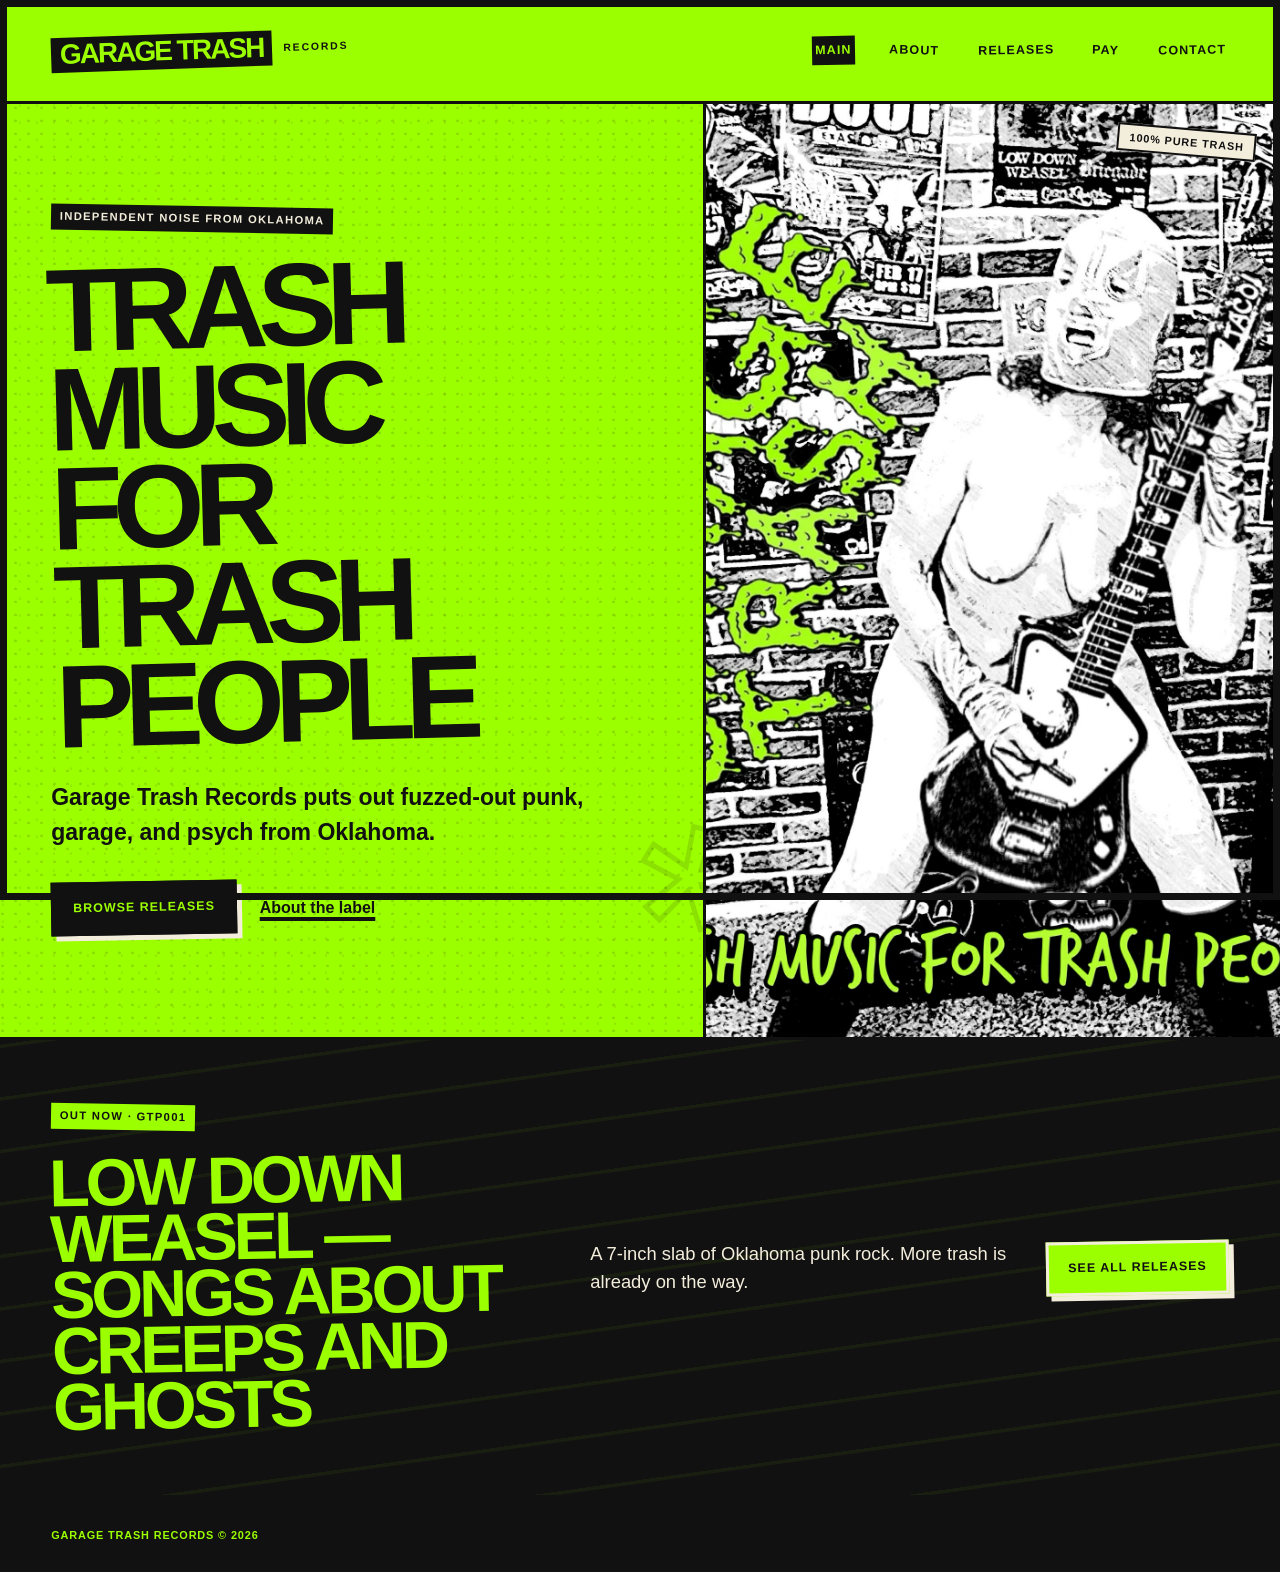
==== commit 4d88e6ac: "updated catalog page" ====
--- a/index.html
+++ b/index.html
@@ -3,8 +3,8 @@
 <head>
   <meta charset="utf-8">
   <meta name="viewport" content="width=device-width, initial-scale=1">
-  <meta name="description" content="Garage Trash Records is an independent Oklahoma punk label.">
-  <title>Garage Trash Records | Oklahoma Punk</title>
+  <meta name="description" content="Garage Trash Records puts out fuzzed-out punk, garage, and psych from Oklahoma.">
+  <title>Garage Trash Records | Oklahoma Punk, Garage &amp; Psych</title>
   <link rel="stylesheet" href="styles.css">
 </head>
 <body>
@@ -18,7 +18,7 @@
     <nav class="site-nav" aria-label="Main navigation">
       <a href="index.html" aria-current="page">Main</a>
       <a href="about.html">About</a>
-      <a href="merch.html">Merch</a>
+      <a href="merch.html">Releases</a>
       <a href="pay.html">Pay</a>
       <a href="contact.html">Contact</a>
     </nav>
@@ -29,9 +29,9 @@
       <div class="hero-copy">
         <p class="eyebrow">Independent noise from Oklahoma</p>
         <h1>Trash Music<br>for Trash People</h1>
-        <p class="intro">Garage Trash Records puts out physical releases by Oklahoma punk bands.</p>
+        <p class="intro">Garage Trash Records puts out fuzzed-out punk, garage, and psych from Oklahoma.</p>
         <div class="button-row">
-          <a class="button" href="merch.html">Browse merch</a>
+          <a class="button" href="merch.html">Browse releases</a>
           <a class="text-link" href="about.html">About the label</a>
         </div>
       </div>
@@ -42,11 +42,11 @@
 
     <section class="announcement" aria-labelledby="coming-soon">
       <div>
-        <p class="eyebrow">Incoming transmission · GTR-001</p>
-        <h2 id="coming-soon">Trash Music For Trash People</h2>
+        <p class="eyebrow">Out now · GTP001</p>
+        <h2 id="coming-soon">Low Down Weasel — Songs About Creeps And Ghosts</h2>
       </div>
-      <p>Oklahoma punk bands on a limited 12-inch pressing. Release details coming soon.</p>
-      <a class="button button-dark" href="merch.html">Release details</a>
+      <p>A 7-inch slab of Oklahoma punk rock. More trash is already on the way.</p>
+      <a class="button button-dark" href="merch.html">See all releases</a>
     </section>
   </main>
 
--- a/styles.css
+++ b/styles.css
@@ -446,6 +446,111 @@
   margin: 0;
 }
 
+.releases-page {
+  min-height: calc(100vh - 10rem);
+  padding: clamp(4rem, 7vw, 7rem) var(--gutter);
+  border-bottom: var(--line);
+}
+
+.releases-header {
+  display: grid;
+  grid-template-columns: minmax(0, 1fr) minmax(16rem, 0.5fr);
+  align-items: end;
+  gap: 2rem;
+  margin-bottom: clamp(4rem, 7vw, 7rem);
+}
+
+.releases-header .eyebrow {
+  grid-column: 1 / -1;
+  margin-bottom: 0;
+}
+
+.releases-header h1 {
+  margin-bottom: 0;
+  font-size: clamp(4rem, 10vw, 9rem);
+}
+
+.releases-header > p:last-child {
+  margin-bottom: 1rem;
+  font-size: clamp(1.1rem, 2vw, 1.5rem);
+  font-weight: 700;
+}
+
+.release-section {
+  margin-bottom: clamp(3rem, 6vw, 6rem);
+}
+
+.release-section > h2 {
+  margin-bottom: 2rem;
+  font-size: clamp(2rem, 4vw, 4rem);
+}
+
+.release-grid {
+  display: grid;
+  grid-template-columns: repeat(2, minmax(0, 1fr));
+  gap: clamp(2rem, 4vw, 4rem);
+}
+
+.release-card {
+  max-width: 48rem;
+  padding: clamp(1.5rem, 3vw, 3rem);
+  border: var(--line);
+  background: var(--paper);
+  box-shadow: var(--shadow);
+  transform: rotate(-0.7deg);
+}
+
+.release-card:nth-child(even) {
+  transform: rotate(0.8deg);
+}
+
+.release-card .catalog-line {
+  color: var(--green);
+}
+
+.release-card h3 {
+  margin: 0 0 0.75rem;
+  font-family: "Arial Black", Impact, sans-serif;
+  font-size: clamp(2rem, 4vw, 4rem);
+  font-weight: 900;
+  letter-spacing: -0.06em;
+  line-height: 0.95;
+  text-transform: uppercase;
+}
+
+.release-title {
+  margin-bottom: 0;
+  font-size: clamp(1.1rem, 2vw, 1.4rem);
+  font-weight: 900;
+}
+
+.release-title span {
+  display: block;
+  margin-top: 0.35rem;
+  font-size: 0.8em;
+  font-weight: 700;
+}
+
+.hype-copy {
+  margin: 2rem 0 0;
+  padding: 1.25rem;
+  border: var(--line);
+  color: var(--green);
+  background: var(--ink);
+  font-size: clamp(1.05rem, 1.7vw, 1.3rem);
+  font-weight: 900;
+  line-height: 1.25;
+  text-transform: uppercase;
+  transform: rotate(-1deg);
+}
+
+.release-actions {
+  display: flex;
+  align-items: center;
+  flex-wrap: wrap;
+  gap: 1.5rem;
+}
+
 .contact-grid {
   display: grid;
   grid-template-columns: repeat(2, 1fr);
@@ -641,6 +746,11 @@
   .contact-grid {
     grid-template-columns: 1fr;
   }
+
+  .releases-header,
+  .release-grid {
+    grid-template-columns: 1fr;
+  }
 }
 
 @media (max-width: 480px) {
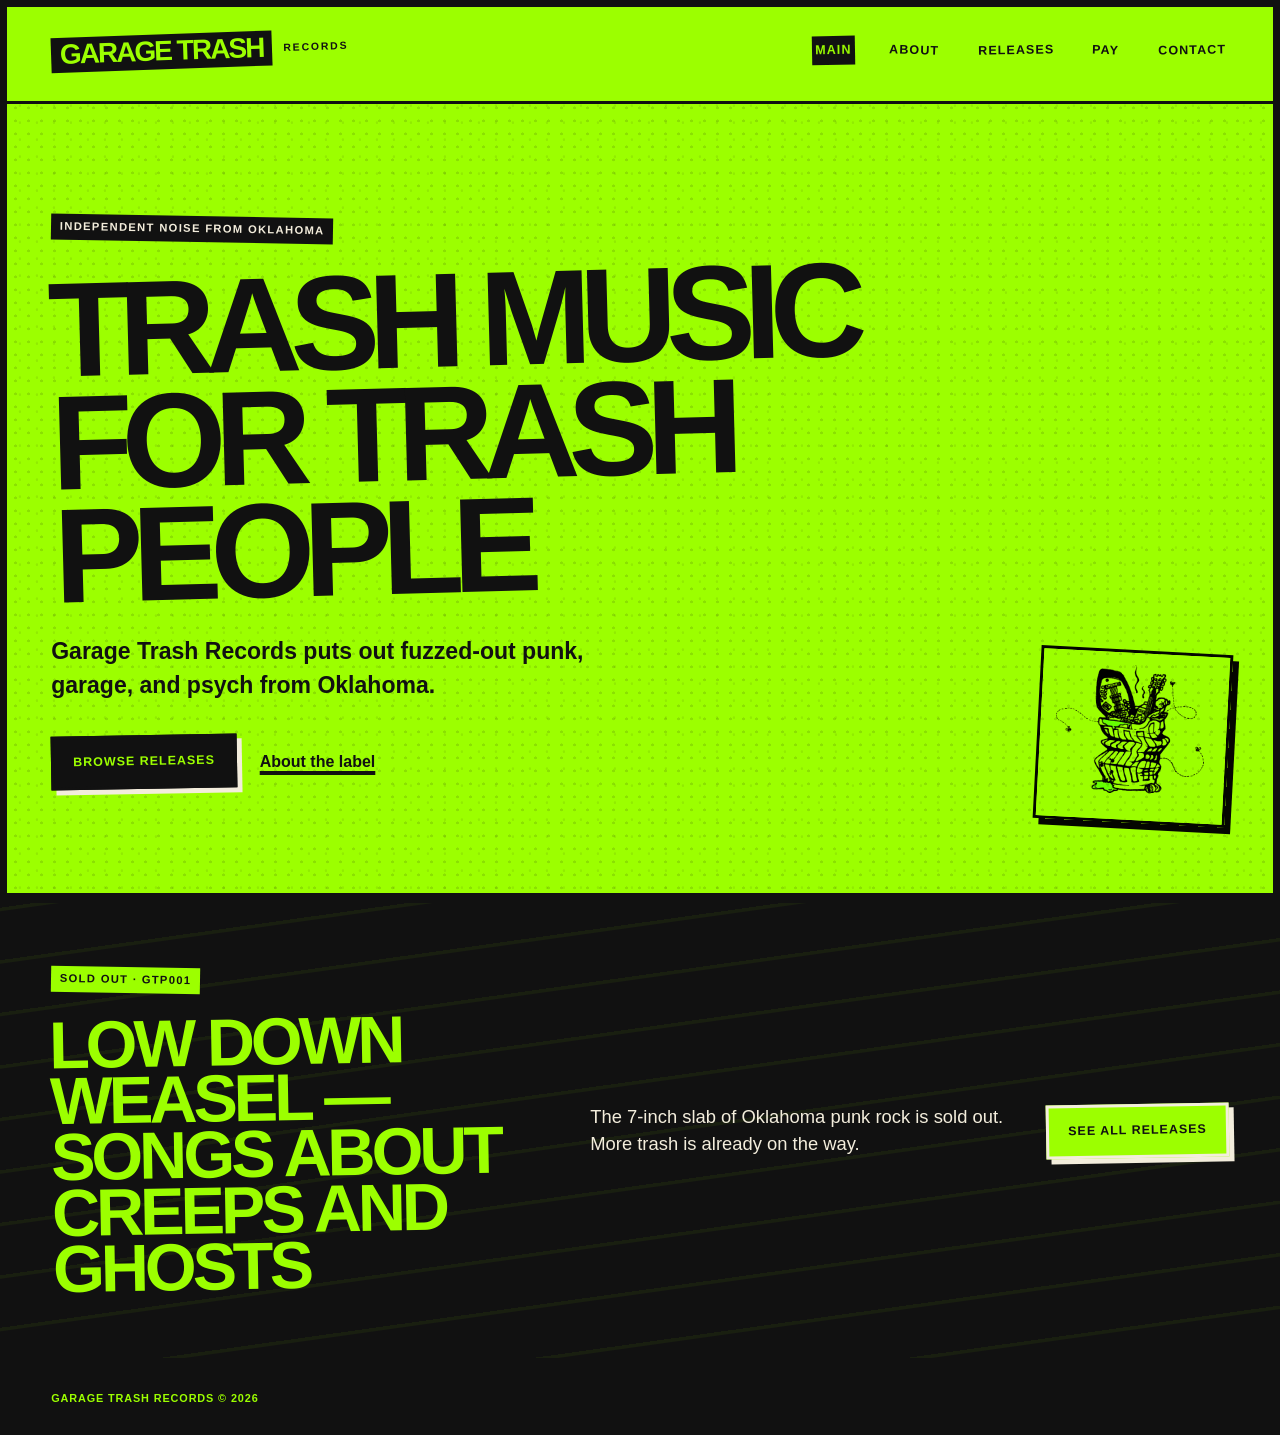
==== commit fe5baebb: "record covers for Creeps and ghosts" ====
--- a/index.html
+++ b/index.html
@@ -12,7 +12,7 @@
 
   <header class="site-header">
     <a class="wordmark" href="index.html" aria-label="Garage Trash Records home">
-      <span>Garage Trash</span>
+      <strong>Garage Trash</strong>
       <small>Records</small>
     </a>
     <nav class="site-nav" aria-label="Main navigation">
@@ -34,18 +34,16 @@
           <a class="button" href="merch.html">Browse releases</a>
           <a class="text-link" href="about.html">About the label</a>
         </div>
+        <img class="hero-mark" src="garage-trash-logo.jpg" alt="Garage Trash overflowing trash-can mark">
       </div>
-      <figure class="hero-art">
-        <img src="c54e57a6-d52e-4021-8d74-5b5003b29174.jpg" alt="Masked punk guitarist in front of a flyer-covered brick wall">
-      </figure>
     </section>
 
     <section class="announcement" aria-labelledby="coming-soon">
       <div>
-        <p class="eyebrow">Out now · GTP001</p>
+        <p class="eyebrow">Sold out · GTP001</p>
         <h2 id="coming-soon">Low Down Weasel — Songs About Creeps And Ghosts</h2>
       </div>
-      <p>A 7-inch slab of Oklahoma punk rock. More trash is already on the way.</p>
+      <p>The 7-inch slab of Oklahoma punk rock is sold out. More trash is already on the way.</p>
       <a class="button button-dark" href="merch.html">See all releases</a>
     </section>
   </main>
--- a/styles.css
+++ b/styles.css
@@ -89,7 +89,7 @@
   transform: rotate(-2deg);
 }
 
-.wordmark span {
+.wordmark strong {
   padding: 0.18rem 0.55rem 0.25rem;
   color: var(--green);
   background: var(--ink);
@@ -138,8 +138,6 @@
 }
 
 .hero {
-  display: grid;
-  grid-template-columns: minmax(0, 1fr) minmax(24rem, 0.82fr);
   min-height: clamp(42rem, calc(100vh - 6.5rem), 58rem);
   border-bottom: var(--line);
 }
@@ -149,23 +147,9 @@
   display: flex;
   flex-direction: column;
   justify-content: center;
+  min-height: clamp(42rem, calc(100vh - 6.5rem), 58rem);
   overflow: hidden;
-  padding: clamp(4rem, 8vw, 8rem) var(--gutter);
-}
-
-.hero-copy::after {
-  position: absolute;
-  right: -2rem;
-  bottom: 1rem;
-  color: transparent;
-  font-family: "Arial Black", Impact, sans-serif;
-  font-size: clamp(8rem, 22vw, 20rem);
-  line-height: 0.7;
-  content: "*";
-  -webkit-text-stroke: 5px var(--ink);
-  transform: rotate(13deg);
-  opacity: 0.12;
-  pointer-events: none;
+  padding: clamp(4rem, 8vw, 8rem) max(var(--gutter), calc((100vw - 92rem) / 2));
 }
 
 h1,
@@ -193,6 +177,11 @@
   transform: rotate(-1.5deg);
 }
 
+.hero h1 {
+  max-width: 11ch;
+  font-size: clamp(4.5rem, 10.5vw, 10.5rem);
+}
+
 h2 {
   font-size: clamp(2.5rem, 5.2vw, 5.2rem);
   letter-spacing: -0.06em;
@@ -272,34 +261,18 @@
   text-decoration-style: wavy;
 }
 
-.hero-art {
-  position: relative;
-  min-height: 38rem;
-  margin: 0;
-  overflow: hidden;
-  border-left: var(--line);
-  background: var(--ink);
-}
-
-.hero-art::before {
+.hero-mark {
   position: absolute;
   z-index: 2;
-  top: 1.5rem;
-  right: 1.5rem;
-  padding: 0.25rem 0.65rem;
-  border: 2px solid var(--ink);
-  background: var(--paper);
-  content: "100% PURE TRASH";
-  font-size: 0.68rem;
-  font-weight: 900;
-  letter-spacing: 0.08em;
-  transform: rotate(5deg);
-}
-
-.hero-art img {
-  width: 100%;
-  height: 100%;
-  object-fit: cover;
+  right: max(var(--gutter), calc((100vw - 92rem) / 2));
+  bottom: clamp(2rem, 6vw, 5rem);
+  width: clamp(9rem, 15vw, 13rem);
+  height: auto;
+  border: var(--line);
+  box-shadow: 6px 6px 0 var(--ink);
+  filter: contrast(1.1);
+  mix-blend-mode: multiply;
+  transform: rotate(3deg);
 }
 
 .announcement {
@@ -508,6 +481,35 @@
   color: var(--green);
 }
 
+.cover-variants {
+  display: grid;
+  grid-template-columns: repeat(2, minmax(0, 1fr));
+  gap: clamp(0.75rem, 2vw, 1.5rem);
+  margin-bottom: 2rem;
+}
+
+.cover-variants img {
+  width: 100%;
+  border: var(--line);
+  box-shadow: 4px 4px 0 var(--ink);
+}
+
+.cover-variants img:first-child {
+  transform: rotate(-1deg);
+}
+
+.cover-variants img:last-child {
+  transform: rotate(1deg);
+}
+
+.release-art {
+  width: min(100%, 24rem);
+  margin-bottom: 2rem;
+  border: var(--line);
+  box-shadow: 5px 5px 0 var(--green);
+  transform: rotate(-1deg);
+}
+
 .release-card h3 {
   margin: 0 0 0.75rem;
   font-family: "Arial Black", Impact, sans-serif;
@@ -528,6 +530,12 @@
   display: block;
   margin-top: 0.35rem;
   font-size: 0.8em;
+  font-weight: 700;
+}
+
+.release-note {
+  margin: 0.75rem 0 0;
+  font-size: 0.9rem;
   font-weight: 700;
 }
 
@@ -725,10 +733,17 @@
     min-height: auto;
   }
 
-  .hero-art {
-    min-height: 110vw;
-    border-top: var(--line);
-    border-left: 0;
+  .hero-copy {
+    min-height: auto;
+  }
+
+  .hero-mark {
+    position: relative;
+    right: auto;
+    bottom: auto;
+    align-self: flex-end;
+    width: 9rem;
+    margin-top: 3rem;
   }
 
   .announcement {
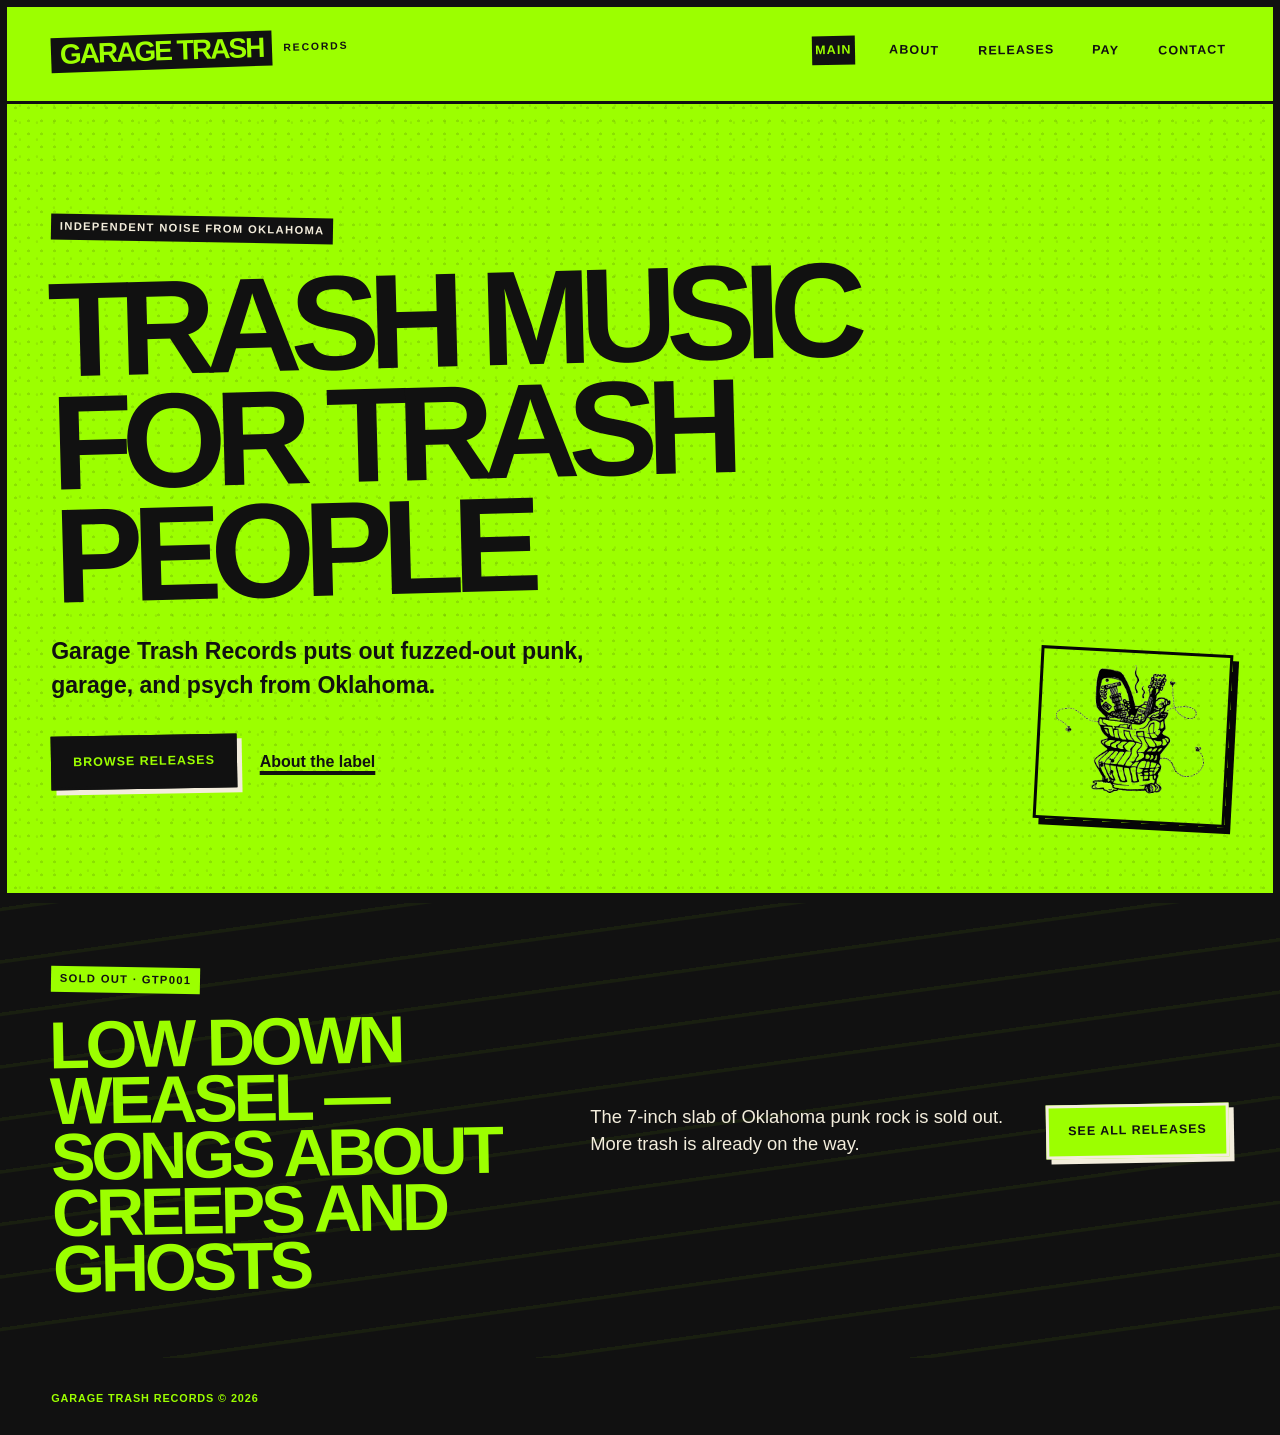
==== commit 8b27e539: "png image" ====
--- a/index.html
+++ b/index.html
@@ -5,7 +5,7 @@
   <meta name="viewport" content="width=device-width, initial-scale=1">
   <meta name="description" content="Garage Trash Records puts out fuzzed-out punk, garage, and psych from Oklahoma.">
   <title>Garage Trash Records | Oklahoma Punk, Garage &amp; Psych</title>
-  <link rel="stylesheet" href="styles.css">
+  <link rel="stylesheet" href="styles.css?v=20261006">
 </head>
 <body>
   <a class="skip-link" href="#main-content">Skip to content</a>
@@ -34,7 +34,7 @@
           <a class="button" href="merch.html">Browse releases</a>
           <a class="text-link" href="about.html">About the label</a>
         </div>
-        <img class="hero-mark" src="garage-trash-logo.jpg" alt="Garage Trash overflowing trash-can mark">
+        <img class="hero-mark" src="garage-trash-logo-transparent.png" alt="Garage Trash overflowing trash-can mark">
       </div>
     </section>
 
--- a/styles.css
+++ b/styles.css
@@ -271,7 +271,6 @@
   border: var(--line);
   box-shadow: 6px 6px 0 var(--ink);
   filter: contrast(1.1);
-  mix-blend-mode: multiply;
   transform: rotate(3deg);
 }
 
